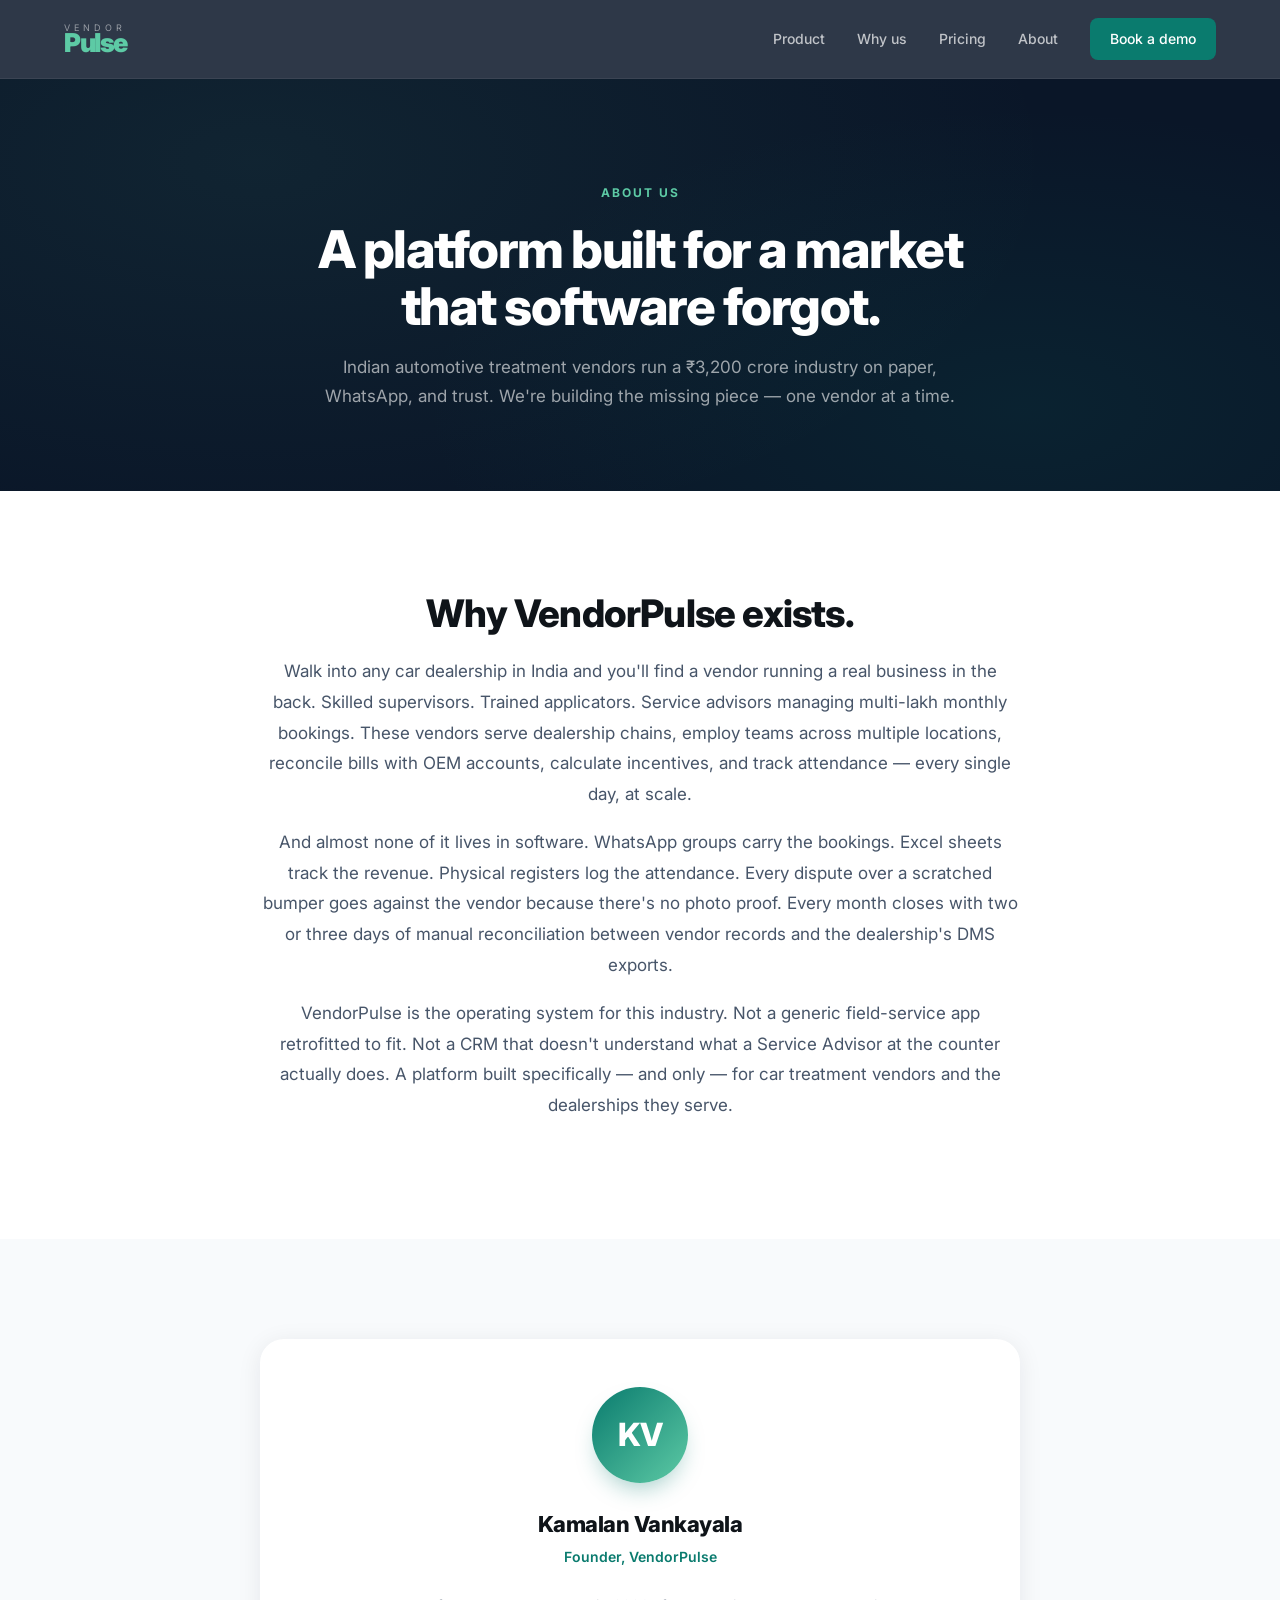
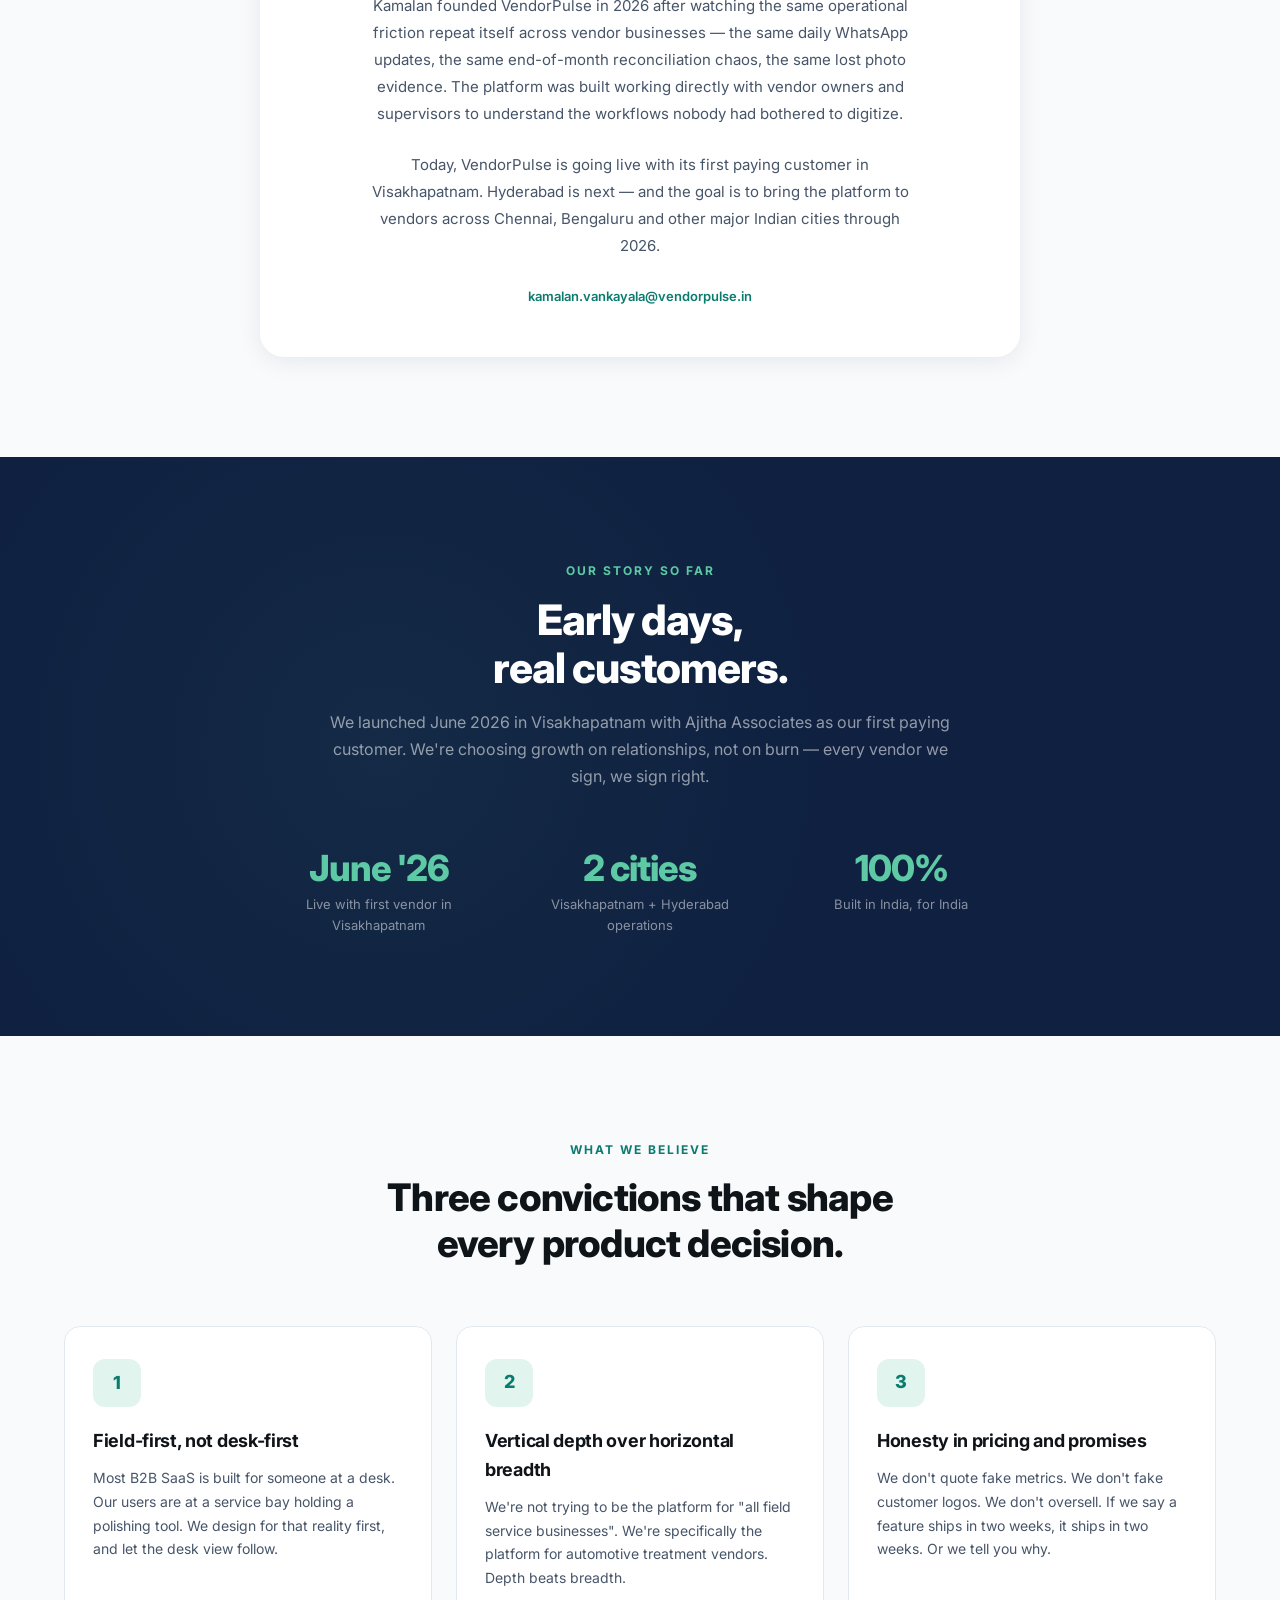
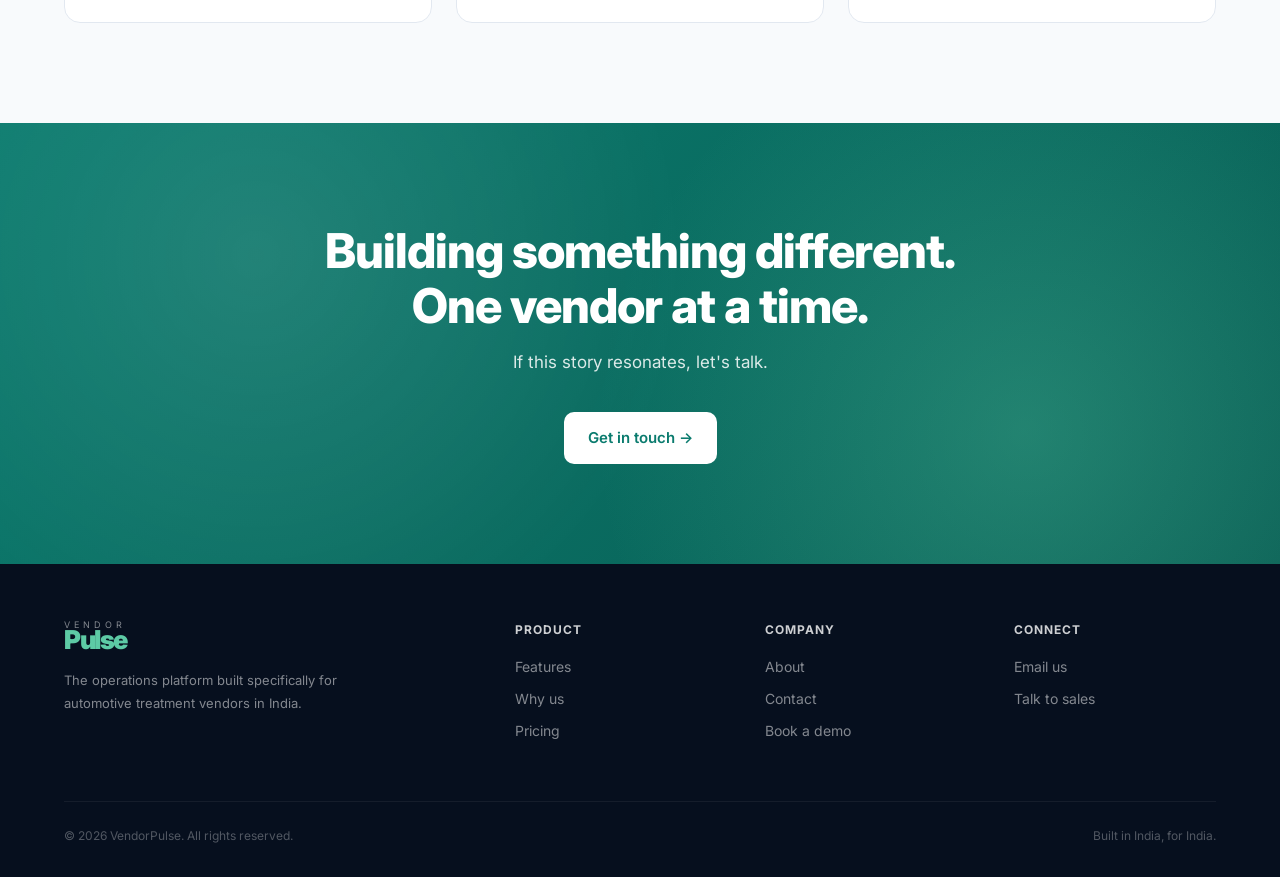
==== about.html @ d6b2278f "Initial commit: VendorPulse marketing site" ====
<!doctype html>
<html lang="en">
<head>
<meta charset="utf-8">
<meta name="viewport" content="width=device-width, initial-scale=1">
<title>About — VendorPulse</title>
<meta name="description" content="VendorPulse was built from the ground up for India's automotive treatment vendor industry. Read why we built it.">
<meta property="og:title" content="About — VendorPulse">
<meta property="og:description" content="Why we built VendorPulse. The mission, the founder, and what comes next.">
<meta property="og:type" content="website">
<meta property="og:url" content="https://vendorpulse.in/about.html">
<link rel="preconnect" href="https://fonts.googleapis.com">
<link rel="preconnect" href="https://fonts.gstatic.com" crossorigin>
<link href="https://fonts.googleapis.com/css2?family=Inter:wght@400;500;600;700;800;900&display=swap" rel="stylesheet">
<link rel="stylesheet" href="https://cdn.jsdelivr.net/npm/aos@2.3.4/dist/aos.css">
<link rel="stylesheet" href="assets/css/styles.css">
<link rel="icon" type="image/png" href="assets/img/favicon.png">
</head>
<body>

<nav class="nav">
  <div class="nav-inner">
    <a href="/" class="brand">
      <span class="brand-vendor">VENDOR</span>
      <span class="brand-pulse">Pulse</span>
    </a>
    <button class="nav-toggle" aria-label="Menu">☰</button>
    <div class="nav-links">
      <a href="product.html">Product</a>
      <a href="why.html">Why us</a>
      <a href="pricing.html">Pricing</a>
      <a href="about.html">About</a>
      <a href="contact.html" class="nav-cta">Book a demo</a>
    </div>
  </div>
</nav>

<section class="page-hero">
  <div class="container">
    <span class="page-hero-tag" data-aos="fade-up">About us</span>
    <h1 data-aos="fade-up" data-aos-delay="100">A platform built for a market<br>that software forgot.</h1>
    <p data-aos="fade-up" data-aos-delay="200">Indian automotive treatment vendors run a ₹3,200 crore industry on paper, WhatsApp, and trust. We're building the missing piece — one vendor at a time.</p>
  </div>
</section>

<section class="mission-section">
  <div class="container">
    <div class="mission-block" data-aos="fade-up">
      <h2>Why VendorPulse exists.</h2>
      <p>Walk into any car dealership in India and you'll find a vendor running a real business in the back. Skilled supervisors. Trained applicators. Service advisors managing multi-lakh monthly bookings. These vendors serve dealership chains, employ teams across multiple locations, reconcile bills with OEM accounts, calculate incentives, and track attendance — every single day, at scale.</p>
      <p>And almost none of it lives in software. WhatsApp groups carry the bookings. Excel sheets track the revenue. Physical registers log the attendance. Every dispute over a scratched bumper goes against the vendor because there's no photo proof. Every month closes with two or three days of manual reconciliation between vendor records and the dealership's DMS exports.</p>
      <p>VendorPulse is the operating system for this industry. Not a generic field-service app retrofitted to fit. Not a CRM that doesn't understand what a Service Advisor at the counter actually does. A platform built specifically — and only — for car treatment vendors and the dealerships they serve.</p>
    </div>
  </div>
</section>

<section class="founder-section">
  <div class="container">
    <div class="founder-card" data-aos="fade-up">
      <div class="founder-avatar">KV</div>
      <div class="founder-name">Kamalan Vankayala</div>
      <div class="founder-role">Founder, VendorPulse</div>
      <p class="founder-bio">
        Kamalan founded VendorPulse in 2026 after watching the same operational friction repeat itself across vendor businesses — the same daily WhatsApp updates, the same end-of-month reconciliation chaos, the same lost photo evidence. The platform was built working directly with vendor owners and supervisors to understand the workflows nobody had bothered to digitize.
      </p>
      <p class="founder-bio">
        Today, VendorPulse is going live with its first paying customer in Visakhapatnam. Hyderabad is next — and the goal is to bring the platform to vendors across Chennai, Bengaluru and other major Indian cities through 2026.
      </p>
      <div class="founder-links">
        <a href="mailto:kamalan.vankayala@vendorpulse.in">kamalan.vankayala@vendorpulse.in</a>
      </div>
    </div>
  </div>
</section>

<section class="map-section">
  <div class="container">
    <div class="map-header" data-aos="fade-up">
      <span class="section-tag">Our story so far</span>
      <h2>Early days,<br>real customers.</h2>
      <p>We launched June 2026 in Visakhapatnam with Ajitha Associates as our first paying customer. We're choosing growth on relationships, not on burn — every vendor we sign, we sign right.</p>
    </div>

    <div class="map-stats" style="margin-top: 0; padding-top: 0; border-top: none;">
      <div class="map-stat" data-aos="fade-up">
        <div class="map-stat-num">June '26</div>
        <div class="map-stat-label">Live with first vendor in Visakhapatnam</div>
      </div>
      <div class="map-stat" data-aos="fade-up" data-aos-delay="100">
        <div class="map-stat-num">2 cities</div>
        <div class="map-stat-label">Visakhapatnam + Hyderabad operations</div>
      </div>
      <div class="map-stat" data-aos="fade-up" data-aos-delay="200">
        <div class="map-stat-num">100%</div>
        <div class="map-stat-label">Built in India, for India</div>
      </div>
    </div>
  </div>
</section>

<section class="problem-section">
  <div class="container">
    <div class="problem-header" data-aos="fade-up">
      <span class="section-tag" style="color: var(--teal)">What we believe</span>
      <h2>Three convictions that shape<br>every product decision.</h2>
    </div>
    <div class="problem-grid">
      <div class="problem-card" data-aos="fade-up">
        <div class="problem-icon" style="background: var(--teal-bg); color: var(--teal); font-size: 18px; font-weight: 800;">1</div>
        <h3>Field-first, not desk-first</h3>
        <p>Most B2B SaaS is built for someone at a desk. Our users are at a service bay holding a polishing tool. We design for that reality first, and let the desk view follow.</p>
      </div>
      <div class="problem-card" data-aos="fade-up" data-aos-delay="100">
        <div class="problem-icon" style="background: var(--teal-bg); color: var(--teal); font-size: 18px; font-weight: 800;">2</div>
        <h3>Vertical depth over horizontal breadth</h3>
        <p>We're not trying to be the platform for "all field service businesses". We're specifically the platform for automotive treatment vendors. Depth beats breadth.</p>
      </div>
      <div class="problem-card" data-aos="fade-up" data-aos-delay="200">
        <div class="problem-icon" style="background: var(--teal-bg); color: var(--teal); font-size: 18px; font-weight: 800;">3</div>
        <h3>Honesty in pricing and promises</h3>
        <p>We don't quote fake metrics. We don't fake customer logos. We don't oversell. If we say a feature ships in two weeks, it ships in two weeks. Or we tell you why.</p>
      </div>
    </div>
  </div>
</section>

<section class="final-cta">
  <div class="container final-cta-inner">
    <h2 data-aos="fade-up">Building something different.<br>One vendor at a time.</h2>
    <p data-aos="fade-up" data-aos-delay="100">If this story resonates, let's talk.</p>
    <a href="contact.html" class="btn btn-light" data-aos="fade-up" data-aos-delay="200">Get in touch →</a>
  </div>
</section>

<footer class="footer">
  <div class="container">
    <div class="footer-grid">
      <div class="footer-brand">
        <a href="/" class="brand">
          <span class="brand-vendor">VENDOR</span>
          <span class="brand-pulse">Pulse</span>
        </a>
        <p>The operations platform built specifically for automotive treatment vendors in India.</p>
      </div>
      <div class="footer-col">
        <h4>Product</h4>
        <a href="product.html">Features</a>
        <a href="why.html">Why us</a>
        <a href="pricing.html">Pricing</a>
      </div>
      <div class="footer-col">
        <h4>Company</h4>
        <a href="about.html">About</a>
        <a href="contact.html">Contact</a>
        <a href="contact.html">Book a demo</a>
      </div>
      <div class="footer-col">
        <h4>Connect</h4>
        <a href="mailto:kamalan.vankayala@vendorpulse.in">Email us</a>
        <a href="contact.html">Talk to sales</a>
      </div>
    </div>
    <div class="footer-bottom">
      <div>© 2026 VendorPulse. All rights reserved.</div>
      <div>Built in India, for India.</div>
    </div>
  </div>
</footer>

<script src="https://cdn.jsdelivr.net/npm/aos@2.3.4/dist/aos.js"></script>
<script src="assets/js/main.js"></script>
</body>
</html>
---- assets/css/styles.css ----
/* VendorPulse — Premium Marketing Site */
*,*::before,*::after { box-sizing: border-box; margin: 0; padding: 0; }

:root {
  --ink:        #0A1628;
  --ink-2:      #0F2040;
  --ink-3:      #060F1E;
  --teal:       #0A7B6E;
  --teal-light: #5DCAA5;
  --teal-bg:    #E1F5EE;
  --paper:      #ffffff;
  --paper-2:    #F8FAFC;
  --paper-3:    #F0F4F8;
  --text:       #0F1419;
  --text-2:     #475569;
  --text-3:     #94A3B8;
  --border:     #E2E8F0;
  --shadow-sm:  0 1px 2px rgba(15, 23, 42, 0.04);
  --shadow-md:  0 4px 24px rgba(15, 23, 42, 0.08);
  --shadow-lg:  0 24px 60px rgba(15, 23, 42, 0.12);
}

html { scroll-behavior: smooth; }
body {
  font-family: 'Inter', -apple-system, BlinkMacSystemFont, 'Helvetica Neue', Arial, sans-serif;
  font-size: 16px;
  line-height: 1.6;
  color: var(--text);
  background: var(--paper);
  -webkit-font-smoothing: antialiased;
  -moz-osx-font-smoothing: grayscale;
  overflow-x: hidden;
}

a { color: inherit; text-decoration: none; }
img { max-width: 100%; display: block; }

.container {
  max-width: 1200px;
  margin: 0 auto;
  padding: 0 24px;
}

/* ── NAV ───────────────────────────────────────────────── */
.nav {
  position: sticky;
  top: 0;
  z-index: 100;
  background: rgba(10, 22, 40, 0.85);
  backdrop-filter: blur(20px);
  -webkit-backdrop-filter: blur(20px);
  border-bottom: 1px solid rgba(255, 255, 255, 0.06);
}
.nav-inner {
  display: flex;
  align-items: center;
  justify-content: space-between;
  padding: 18px 24px;
  max-width: 1200px;
  margin: 0 auto;
}
.brand {
  display: flex;
  flex-direction: column;
  gap: 0;
  line-height: 1;
}
.brand-vendor {
  font-size: 9px;
  font-weight: 400;
  color: rgba(255, 255, 255, 0.5);
  letter-spacing: 4px;
}
.brand-pulse {
  font-size: 26px;
  font-weight: 900;
  color: var(--teal-light);
  letter-spacing: -1.5px;
  line-height: 1;
  margin-top: -2px;
}
.nav-links {
  display: flex;
  align-items: center;
  gap: 32px;
}
.nav-links a {
  font-size: 14px;
  font-weight: 500;
  color: rgba(255, 255, 255, 0.7);
  transition: color 0.2s;
}
.nav-links a:hover { color: #fff; }
.nav-cta {
  background: var(--teal);
  color: #fff !important;
  padding: 10px 20px;
  border-radius: 8px;
  font-weight: 600;
  transition: transform 0.15s, background 0.2s;
}
.nav-cta:hover { background: #095e54; transform: translateY(-1px); }

.nav-toggle {
  display: none;
  background: transparent;
  border: 1px solid rgba(255, 255, 255, 0.2);
  border-radius: 6px;
  width: 38px;
  height: 38px;
  color: #fff;
  cursor: pointer;
  font-size: 18px;
}

/* ── HERO ───────────────────────────────────────────────── */
.hero {
  background: var(--ink);
  background-image:
    radial-gradient(ellipse 800px 400px at 20% 20%, rgba(93, 202, 165, 0.08), transparent),
    radial-gradient(ellipse 600px 300px at 80% 80%, rgba(10, 123, 110, 0.12), transparent);
  position: relative;
  padding: 100px 0 80px;
  overflow: hidden;
}
.hero-grid {
  display: grid;
  grid-template-columns: 1.1fr 0.9fr;
  gap: 48px;
  align-items: center;
}
.hero-badge {
  display: inline-flex;
  align-items: center;
  gap: 6px;
  background: rgba(93, 202, 165, 0.1);
  color: var(--teal-light);
  font-size: 12px;
  font-weight: 600;
  padding: 6px 14px;
  border-radius: 100px;
  border: 1px solid rgba(93, 202, 165, 0.25);
  letter-spacing: 0.3px;
  margin-bottom: 24px;
}
.hero-badge .dot {
  width: 6px;
  height: 6px;
  border-radius: 50%;
  background: var(--teal-light);
  box-shadow: 0 0 12px var(--teal-light);
  animation: pulse-dot 2s ease-in-out infinite;
}
@keyframes pulse-dot {
  0%, 100% { opacity: 1; }
  50% { opacity: 0.4; }
}
.hero h1 {
  font-size: clamp(36px, 5vw, 56px);
  font-weight: 800;
  color: #fff;
  line-height: 1.05;
  letter-spacing: -1.5px;
  margin-bottom: 20px;
}
.hero h1 .accent {
  color: var(--teal-light);
  display: inline-block;
}
.hero-sub {
  font-size: 17px;
  color: rgba(255, 255, 255, 0.6);
  line-height: 1.7;
  max-width: 480px;
  margin-bottom: 36px;
}
.hero-cta {
  display: flex;
  gap: 12px;
  flex-wrap: wrap;
}
.btn {
  display: inline-flex;
  align-items: center;
  gap: 8px;
  padding: 14px 24px;
  border-radius: 10px;
  font-size: 15px;
  font-weight: 600;
  border: none;
  cursor: pointer;
  transition: transform 0.15s, background 0.2s, border-color 0.2s;
  font-family: inherit;
}
.btn-primary {
  background: var(--teal);
  color: #fff;
}
.btn-primary:hover { background: #095e54; transform: translateY(-2px); }
.btn-ghost {
  background: transparent;
  color: rgba(255, 255, 255, 0.85);
  border: 1px solid rgba(255, 255, 255, 0.2);
}
.btn-ghost:hover { background: rgba(255, 255, 255, 0.05); border-color: rgba(255, 255, 255, 0.4); }
.btn-light {
  background: #fff;
  color: var(--teal);
}
.btn-light:hover { background: var(--paper-2); transform: translateY(-2px); }

.hero-phone {
  position: relative;
  margin: 0 auto;
  width: 280px;
  height: 580px;
  border-radius: 38px;
  padding: 10px;
  background: linear-gradient(145deg, #1a2942, #0a1628);
  box-shadow:
    0 50px 80px -20px rgba(0, 0, 0, 0.6),
    0 0 0 1px rgba(255, 255, 255, 0.08);
}
.hero-phone::before {
  content: '';
  position: absolute;
  top: 18px;
  left: 50%;
  transform: translateX(-50%);
  width: 80px;
  height: 22px;
  background: #060f1e;
  border-radius: 12px;
  z-index: 2;
}
.hero-phone-screen {
  width: 100%;
  height: 100%;
  border-radius: 30px;
  overflow: hidden;
  background: #fff;
  position: relative;
}
.hero-phone-screen img {
  width: 100%;
  height: 100%;
  object-fit: cover;
  object-position: top;
}

.hero-phone-glow {
  position: absolute;
  top: -40px;
  left: -40px;
  right: -40px;
  bottom: -40px;
  background: radial-gradient(ellipse at center, rgba(93, 202, 165, 0.18), transparent 60%);
  z-index: -1;
  pointer-events: none;
}

/* ── INDIA MAP SECTION ───────────────────────────────────── */
.map-section {
  background: var(--ink-2);
  padding: 100px 0;
  position: relative;
  overflow: hidden;
}
.map-section::before {
  content: '';
  position: absolute;
  inset: 0;
  background-image:
    radial-gradient(circle at 30% 50%, rgba(93, 202, 165, 0.06), transparent 50%);
  pointer-events: none;
}
.map-header {
  text-align: center;
  max-width: 640px;
  margin: 0 auto 60px;
  position: relative;
}
.section-tag {
  display: inline-block;
  font-size: 12px;
  font-weight: 700;
  color: var(--teal-light);
  letter-spacing: 2px;
  text-transform: uppercase;
  margin-bottom: 16px;
}
.map-header h2 {
  font-size: clamp(30px, 4vw, 42px);
  font-weight: 800;
  color: #fff;
  letter-spacing: -1px;
  line-height: 1.15;
  margin-bottom: 16px;
}
.map-header p {
  font-size: 16px;
  color: rgba(255, 255, 255, 0.55);
  line-height: 1.7;
}
.map-wrap {
  position: relative;
  max-width: 460px;
  margin: 0 auto;
}
.india-map { width: 100%; height: auto; }
.india-map circle {
  fill: rgba(93, 202, 165, 0.45);
  transition: fill 0.3s;
}
.city-pulse {
  position: absolute;
  width: 14px;
  height: 14px;
  border-radius: 50%;
  pointer-events: none;
  transform: translate(-50%, -50%);
  z-index: 2;
}
.city-pulse::before {
  content: '';
  position: absolute;
  inset: 0;
  border-radius: 50%;
  background: var(--teal-light);
  opacity: 0.4;
  animation: pulse-ring 2.4s ease-out infinite;
}
.city-pulse::after {
  content: '';
  position: absolute;
  inset: 4px;
  border-radius: 50%;
  background: #fff;
  box-shadow: 0 0 8px rgba(255, 255, 255, 0.8);
}
.city-pulse.live {
  width: 20px;
  height: 20px;
}
.city-pulse.live::after {
  background: #fff;
  box-shadow: 0 0 24px rgba(255, 255, 255, 1);
  inset: 5px;
}
.city-pulse.live::before {
  background: #fff;
  opacity: 0.5;
}
@keyframes pulse-ring {
  0%   { transform: scale(0.6); opacity: 0.6; }
  100% { transform: scale(2.8); opacity: 0; }
}
.city-label {
  position: absolute;
  font-size: 11px;
  font-weight: 600;
  color: rgba(255, 255, 255, 0.75);
  white-space: nowrap;
  transform: translate(-50%, 14px);
  pointer-events: none;
  text-shadow: 0 1px 3px rgba(0, 0, 0, 0.6);
  z-index: 2;
}
.city-label.live {
  color: #fff;
  font-weight: 700;
  font-size: 12px;
}
.city-label.live::before {
  content: '● LIVE';
  display: inline-block;
  font-size: 9px;
  color: var(--teal-light);
  margin-right: 6px;
  letter-spacing: 0.5px;
}

.map-stats {
  display: grid;
  grid-template-columns: repeat(3, 1fr);
  gap: 24px;
  max-width: 760px;
  margin: 60px auto 0;
  padding-top: 40px;
  border-top: 1px solid rgba(255, 255, 255, 0.08);
}
.map-stat { text-align: center; }
.map-stat-num {
  font-size: 36px;
  font-weight: 800;
  color: var(--teal-light);
  letter-spacing: -1px;
  line-height: 1;
}
.map-stat-label {
  font-size: 13px;
  color: rgba(255, 255, 255, 0.5);
  margin-top: 8px;
}

/* ── FEATURE SECTIONS (alternating) ──────────────────────── */
.feature-section {
  padding: 100px 0;
  position: relative;
}
.feature-section.alt { background: var(--paper-2); }
.feature-section.dark {
  background: var(--ink-2);
  background-image: radial-gradient(ellipse 600px 300px at 50% 100%, rgba(10, 123, 110, 0.15), transparent);
}
.feature-section.dark h2 { color: #fff; }
.feature-section.dark .feature-sub { color: rgba(255, 255, 255, 0.6); }
.feature-section.dark .feature-text li { color: rgba(255, 255, 255, 0.7); }

.feature-grid {
  display: grid;
  grid-template-columns: 1fr 1fr;
  gap: 80px;
  align-items: center;
}
.feature-grid.reverse .feature-text { order: 2; }
.feature-grid.reverse .feature-visual { order: 1; }

.feature-text .feature-tag {
  display: inline-block;
  font-size: 12px;
  font-weight: 700;
  color: var(--teal);
  letter-spacing: 2px;
  text-transform: uppercase;
  margin-bottom: 16px;
}
.feature-section.dark .feature-text .feature-tag { color: var(--teal-light); }

.feature-text h2 {
  font-size: clamp(28px, 3.5vw, 38px);
  font-weight: 800;
  color: var(--text);
  letter-spacing: -0.8px;
  line-height: 1.2;
  margin-bottom: 16px;
}
.feature-sub {
  font-size: 16px;
  color: var(--text-2);
  line-height: 1.7;
  margin-bottom: 24px;
}
.feature-text ul {
  list-style: none;
  padding: 0;
}
.feature-text li {
  display: flex;
  align-items: flex-start;
  gap: 12px;
  font-size: 15px;
  color: var(--text-2);
  line-height: 1.6;
  margin-bottom: 14px;
}
.feature-text li .check {
  display: inline-flex;
  align-items: center;
  justify-content: center;
  width: 20px;
  height: 20px;
  border-radius: 50%;
  background: var(--teal-bg);
  color: var(--teal);
  flex-shrink: 0;
  margin-top: 2px;
  font-size: 11px;
  font-weight: 900;
}
.feature-section.dark .feature-text li .check {
  background: rgba(93, 202, 165, 0.15);
  color: var(--teal-light);
}

.feature-visual {
  position: relative;
  display: flex;
  align-items: center;
  justify-content: center;
}
.phone-frame {
  position: relative;
  width: 280px;
  height: 580px;
  border-radius: 38px;
  padding: 10px;
  background: linear-gradient(145deg, #2a3a52, #1a2942);
  box-shadow: 0 30px 60px -15px rgba(0, 0, 0, 0.3);
}
.feature-section.dark .phone-frame {
  background: linear-gradient(145deg, #1a2942, #0a1628);
  box-shadow: 0 30px 60px -15px rgba(0, 0, 0, 0.5);
}
.phone-frame::before {
  content: '';
  position: absolute;
  top: 18px;
  left: 50%;
  transform: translateX(-50%);
  width: 80px;
  height: 22px;
  background: #060f1e;
  border-radius: 12px;
  z-index: 2;
}
.phone-screen {
  width: 100%;
  height: 100%;
  border-radius: 30px;
  overflow: hidden;
  background: #fff;
}
.phone-screen img {
  width: 100%;
  height: 100%;
  object-fit: cover;
  object-position: top;
}

.visual-glow {
  position: absolute;
  inset: -40px;
  background: radial-gradient(ellipse at center, rgba(10, 123, 110, 0.15), transparent 60%);
  z-index: -1;
  pointer-events: none;
}
.feature-section.dark .visual-glow {
  background: radial-gradient(ellipse at center, rgba(93, 202, 165, 0.2), transparent 60%);
}

/* Before/after illustration card */
.beforeafter {
  width: 100%;
  max-width: 460px;
  aspect-ratio: 4 / 3;
  border-radius: 20px;
  background: #fff;
  box-shadow: var(--shadow-lg);
  position: relative;
  overflow: hidden;
}

/* ── PROBLEM SECTION ─────────────────────────────────────── */
.problem-section {
  background: var(--paper-2);
  padding: 100px 0;
}
.problem-header {
  text-align: center;
  max-width: 640px;
  margin: 0 auto 60px;
}
.problem-header h2 {
  font-size: clamp(28px, 3.5vw, 38px);
  font-weight: 800;
  color: var(--text);
  letter-spacing: -0.8px;
  line-height: 1.2;
  margin-bottom: 16px;
}
.problem-header p {
  font-size: 16px;
  color: var(--text-2);
  line-height: 1.7;
}
.problem-grid {
  display: grid;
  grid-template-columns: repeat(3, 1fr);
  gap: 24px;
}
.problem-card {
  background: #fff;
  border-radius: 16px;
  padding: 32px 28px;
  border: 1px solid var(--border);
  transition: transform 0.3s, box-shadow 0.3s, border-color 0.3s;
}
.problem-card:hover {
  transform: translateY(-4px);
  box-shadow: var(--shadow-md);
  border-color: transparent;
}
.problem-icon {
  width: 48px;
  height: 48px;
  border-radius: 12px;
  display: flex;
  align-items: center;
  justify-content: center;
  margin-bottom: 20px;
  font-size: 22px;
}
.problem-icon.red { background: #FEF2F2; color: #DC2626; }
.problem-icon.amber { background: #FFFBEB; color: #D97706; }
.problem-icon.gray { background: var(--paper-3); color: var(--text-2); }
.problem-card h3 {
  font-size: 18px;
  font-weight: 700;
  color: var(--text);
  margin-bottom: 10px;
  letter-spacing: -0.3px;
}
.problem-card p {
  font-size: 14px;
  color: var(--text-2);
  line-height: 1.7;
}

/* ── PERSONAS SECTION ────────────────────────────────────── */
.personas-section {
  background: var(--ink);
  padding: 100px 0;
  background-image:
    radial-gradient(ellipse 600px 400px at 0% 0%, rgba(10, 123, 110, 0.15), transparent),
    radial-gradient(ellipse 600px 400px at 100% 100%, rgba(93, 202, 165, 0.08), transparent);
}
.personas-header {
  text-align: center;
  max-width: 640px;
  margin: 0 auto 60px;
}
.personas-header h2 {
  font-size: clamp(28px, 3.5vw, 38px);
  font-weight: 800;
  color: #fff;
  letter-spacing: -0.8px;
  margin-bottom: 16px;
}
.personas-header p {
  font-size: 16px;
  color: rgba(255, 255, 255, 0.55);
  line-height: 1.7;
}
.personas-grid {
  display: grid;
  grid-template-columns: repeat(4, 1fr);
  gap: 20px;
}
.persona-card {
  background: rgba(255, 255, 255, 0.04);
  border: 1px solid rgba(255, 255, 255, 0.08);
  border-radius: 16px;
  padding: 28px 22px;
  transition: transform 0.3s, background 0.3s, border-color 0.3s;
}
.persona-card:hover {
  transform: translateY(-4px);
  background: rgba(255, 255, 255, 0.06);
  border-color: rgba(93, 202, 165, 0.3);
}
.persona-icon {
  width: 44px;
  height: 44px;
  border-radius: 12px;
  background: rgba(93, 202, 165, 0.15);
  color: var(--teal-light);
  display: flex;
  align-items: center;
  justify-content: center;
  margin-bottom: 20px;
  font-size: 22px;
}
.persona-card h3 {
  font-size: 16px;
  font-weight: 700;
  color: #fff;
  margin-bottom: 8px;
  letter-spacing: -0.2px;
}
.persona-card p {
  font-size: 13px;
  color: rgba(255, 255, 255, 0.55);
  line-height: 1.6;
}

/* ── TESTIMONIAL ─────────────────────────────────────────── */
.testimonial-section {
  background: var(--paper);
  padding: 100px 0;
}
.testimonial-card {
  max-width: 800px;
  margin: 0 auto;
  background: var(--paper-2);
  border-radius: 24px;
  padding: 56px;
  text-align: center;
  position: relative;
  overflow: hidden;
}
.testimonial-card::before {
  content: '"';
  position: absolute;
  top: -40px;
  left: 24px;
  font-size: 200px;
  font-weight: 900;
  color: var(--teal);
  opacity: 0.08;
  font-family: Georgia, serif;
  line-height: 1;
}
.testimonial-quote {
  font-size: clamp(20px, 2.2vw, 26px);
  font-weight: 500;
  color: var(--text);
  line-height: 1.5;
  margin-bottom: 32px;
  letter-spacing: -0.3px;
}
.testimonial-meta {
  display: inline-flex;
  align-items: center;
  gap: 14px;
}
.testimonial-avatar {
  width: 52px;
  height: 52px;
  border-radius: 50%;
  background: var(--teal);
  color: #fff;
  display: flex;
  align-items: center;
  justify-content: center;
  font-weight: 800;
  font-size: 18px;
  letter-spacing: -0.5px;
}
.testimonial-name {
  font-size: 15px;
  font-weight: 700;
  color: var(--text);
}
.testimonial-loc {
  font-size: 13px;
  color: var(--text-2);
  margin-top: 2px;
}
.testimonial-loc::before {
  content: '● ';
  color: var(--teal);
  font-size: 10px;
}

/* ── FINAL CTA ───────────────────────────────────────────── */
.final-cta {
  background: linear-gradient(135deg, var(--teal) 0%, #095e54 100%);
  padding: 100px 0;
  text-align: center;
  position: relative;
  overflow: hidden;
}
.final-cta::before {
  content: '';
  position: absolute;
  inset: 0;
  background-image:
    radial-gradient(circle at 20% 30%, rgba(255, 255, 255, 0.1), transparent 40%),
    radial-gradient(circle at 80% 70%, rgba(93, 202, 165, 0.3), transparent 40%);
  pointer-events: none;
}
.final-cta-inner { position: relative; }
.final-cta h2 {
  font-size: clamp(32px, 4vw, 48px);
  font-weight: 800;
  color: #fff;
  letter-spacing: -1px;
  line-height: 1.15;
  margin-bottom: 16px;
}
.final-cta p {
  font-size: 17px;
  color: rgba(255, 255, 255, 0.85);
  margin-bottom: 36px;
}

/* ── FOOTER ──────────────────────────────────────────────── */
.footer {
  background: var(--ink-3);
  padding: 56px 0 32px;
  color: rgba(255, 255, 255, 0.5);
}
.footer-grid {
  display: grid;
  grid-template-columns: 2fr 1fr 1fr 1fr;
  gap: 48px;
  margin-bottom: 48px;
}
.footer-brand p {
  font-size: 13px;
  color: rgba(255, 255, 255, 0.5);
  line-height: 1.7;
  margin-top: 16px;
  max-width: 280px;
}
.footer-col h4 {
  font-size: 12px;
  font-weight: 700;
  color: rgba(255, 255, 255, 0.8);
  letter-spacing: 1px;
  text-transform: uppercase;
  margin-bottom: 16px;
}
.footer-col a {
  display: block;
  font-size: 14px;
  color: rgba(255, 255, 255, 0.5);
  margin-bottom: 10px;
  transition: color 0.2s;
}
.footer-col a:hover { color: var(--teal-light); }
.footer-bottom {
  padding-top: 24px;
  border-top: 1px solid rgba(255, 255, 255, 0.06);
  display: flex;
  justify-content: space-between;
  align-items: center;
  font-size: 12px;
  color: rgba(255, 255, 255, 0.3);
}

/* ── RESPONSIVE ──────────────────────────────────────────── */
@media (max-width: 880px) {
  .hero { padding: 60px 0; }
  .hero-grid {
    grid-template-columns: 1fr;
    gap: 60px;
    text-align: center;
  }
  .hero-sub { margin-left: auto; margin-right: auto; }
  .hero-cta { justify-content: center; }
  .hero-phone { width: 240px; height: 500px; }

  .feature-section { padding: 60px 0; }
  .feature-grid,
  .feature-grid.reverse {
    grid-template-columns: 1fr;
    gap: 48px;
  }
  .feature-grid.reverse .feature-text { order: 1; }
  .feature-grid.reverse .feature-visual { order: 2; }
  .feature-text { text-align: center; }
  .feature-text ul { text-align: left; max-width: 360px; margin: 0 auto; }
  .phone-frame { width: 240px; height: 500px; }

  .problem-grid { grid-template-columns: 1fr; }
  .personas-grid { grid-template-columns: repeat(2, 1fr); }
  .map-stats { grid-template-columns: 1fr; gap: 32px; }

  .nav-links { display: none; }
  .nav-toggle { display: flex; align-items: center; justify-content: center; }
  .nav-links.open {
    display: flex;
    position: absolute;
    top: 100%;
    left: 0;
    right: 0;
    flex-direction: column;
    background: var(--ink);
    padding: 24px;
    gap: 18px;
    border-bottom: 1px solid rgba(255, 255, 255, 0.08);
  }

  .footer-grid {
    grid-template-columns: 1fr;
    gap: 32px;
  }
  .testimonial-card { padding: 40px 24px; }

  .city-label { font-size: 10px; }
}

@media (max-width: 480px) {
  .container { padding: 0 16px; }
  .hero h1 { font-size: 32px; }
  .testimonial-quote { font-size: 18px; }
}

/* AOS overrides for smoother feel */
[data-aos] {
  pointer-events: none;
}
[data-aos].aos-animate {
  pointer-events: auto;
}

/* ── PAGE HERO (inner pages) ─────────────────────────────── */
.page-hero {
  background: var(--ink);
  background-image:
    radial-gradient(ellipse 800px 400px at 20% 20%, rgba(93, 202, 165, 0.08), transparent),
    radial-gradient(ellipse 600px 300px at 80% 80%, rgba(10, 123, 110, 0.12), transparent);
  padding: 100px 0 80px;
  text-align: center;
  position: relative;
  overflow: hidden;
}
.page-hero-tag {
  display: inline-block;
  font-size: 12px;
  font-weight: 700;
  color: var(--teal-light);
  letter-spacing: 2px;
  text-transform: uppercase;
  margin-bottom: 18px;
}
.page-hero h1 {
  font-size: clamp(34px, 5vw, 52px);
  font-weight: 800;
  color: #fff;
  line-height: 1.1;
  letter-spacing: -1.5px;
  margin-bottom: 18px;
  max-width: 800px;
  margin-left: auto;
  margin-right: auto;
}
.page-hero p {
  font-size: 17px;
  color: rgba(255, 255, 255, 0.6);
  line-height: 1.7;
  max-width: 640px;
  margin: 0 auto;
}

/* ── PRICING CARD ────────────────────────────────────────── */
.pricing-wrap {
  background: var(--paper-2);
  padding: 100px 0;
}
.pricing-card {
  max-width: 720px;
  margin: 0 auto;
  background: #fff;
  border: 1px solid var(--border);
  border-radius: 24px;
  padding: 56px 48px;
  text-align: center;
  box-shadow: var(--shadow-md);
  position: relative;
  overflow: hidden;
}
.pricing-card::before {
  content: '';
  position: absolute;
  top: 0; left: 0; right: 0;
  height: 4px;
  background: linear-gradient(90deg, var(--teal-light), var(--teal));
}
.pricing-eyebrow {
  display: inline-block;
  font-size: 12px;
  font-weight: 700;
  color: var(--teal);
  letter-spacing: 2px;
  text-transform: uppercase;
  margin-bottom: 16px;
}
.pricing-card h2 {
  font-size: clamp(26px, 3vw, 34px);
  font-weight: 800;
  letter-spacing: -0.8px;
  line-height: 1.2;
  margin-bottom: 14px;
  color: var(--text);
}
.pricing-card .pricing-sub {
  font-size: 16px;
  color: var(--text-2);
  line-height: 1.7;
  max-width: 520px;
  margin: 0 auto 32px;
}
.pricing-includes {
  text-align: left;
  max-width: 520px;
  margin: 0 auto 36px;
  display: grid;
  grid-template-columns: 1fr 1fr;
  gap: 14px 24px;
}
.pricing-includes li {
  list-style: none;
  display: flex;
  align-items: flex-start;
  gap: 10px;
  font-size: 14px;
  color: var(--text-2);
  line-height: 1.5;
}
.pricing-includes li .check {
  display: inline-flex;
  align-items: center;
  justify-content: center;
  width: 18px;
  height: 18px;
  border-radius: 50%;
  background: var(--teal-bg);
  color: var(--teal);
  flex-shrink: 0;
  margin-top: 1px;
  font-size: 10px;
  font-weight: 900;
}
.pricing-note {
  font-size: 13px;
  color: var(--text-3);
  margin-top: 20px;
}

/* ── FAQ ─────────────────────────────────────────────────── */
.faq-section {
  padding: 100px 0;
  background: var(--paper);
}
.faq-section.alt { background: var(--paper-2); }
.faq-header {
  text-align: center;
  max-width: 640px;
  margin: 0 auto 60px;
}
.faq-header h2 {
  font-size: clamp(28px, 3.5vw, 38px);
  font-weight: 800;
  color: var(--text);
  letter-spacing: -0.8px;
  margin-bottom: 12px;
}
.faq-header p {
  font-size: 16px;
  color: var(--text-2);
}
.faq-list {
  max-width: 720px;
  margin: 0 auto;
  display: flex;
  flex-direction: column;
  gap: 12px;
}
.faq-item {
  background: #fff;
  border: 1px solid var(--border);
  border-radius: 14px;
  padding: 0;
  overflow: hidden;
  transition: border-color 0.2s, box-shadow 0.2s;
}
.faq-item[open] {
  border-color: var(--teal-light);
  box-shadow: var(--shadow-sm);
}
.faq-item summary {
  list-style: none;
  cursor: pointer;
  padding: 20px 24px;
  font-size: 15px;
  font-weight: 600;
  color: var(--text);
  display: flex;
  align-items: center;
  justify-content: space-between;
  gap: 16px;
}
.faq-item summary::-webkit-details-marker { display: none; }
.faq-item summary::after {
  content: '+';
  font-size: 22px;
  font-weight: 400;
  color: var(--teal);
  transition: transform 0.2s;
  flex-shrink: 0;
  line-height: 1;
}
.faq-item[open] summary::after {
  content: '−';
}
.faq-answer {
  padding: 0 24px 22px;
  font-size: 14.5px;
  color: var(--text-2);
  line-height: 1.7;
}

/* ── FORMS ───────────────────────────────────────────────── */
.form-section {
  padding: 80px 0 100px;
  background: var(--paper-2);
}
.form-grid {
  display: grid;
  grid-template-columns: 1fr 1.2fr;
  gap: 60px;
  max-width: 1080px;
  margin: 0 auto;
  align-items: start;
}
.form-info h2 {
  font-size: clamp(26px, 3vw, 32px);
  font-weight: 800;
  color: var(--text);
  letter-spacing: -0.5px;
  line-height: 1.2;
  margin-bottom: 14px;
}
.form-info p {
  font-size: 15px;
  color: var(--text-2);
  line-height: 1.7;
  margin-bottom: 28px;
}
.form-contact-block {
  background: #fff;
  border: 1px solid var(--border);
  border-radius: 14px;
  padding: 20px 22px;
  margin-bottom: 14px;
  display: flex;
  align-items: flex-start;
  gap: 14px;
}
.form-contact-icon {
  width: 36px;
  height: 36px;
  border-radius: 10px;
  background: var(--teal-bg);
  color: var(--teal);
  display: flex;
  align-items: center;
  justify-content: center;
  font-size: 16px;
  flex-shrink: 0;
}
.form-contact-label {
  font-size: 12px;
  font-weight: 700;
  color: var(--text-3);
  text-transform: uppercase;
  letter-spacing: 0.8px;
  margin-bottom: 4px;
}
.form-contact-value {
  font-size: 14px;
  font-weight: 600;
  color: var(--text);
  word-break: break-word;
}
.form-contact-value a { color: var(--teal); }
.form-card {
  background: #fff;
  border: 1px solid var(--border);
  border-radius: 20px;
  padding: 36px;
  box-shadow: var(--shadow-md);
}
.form-row {
  display: grid;
  grid-template-columns: 1fr 1fr;
  gap: 16px;
  margin-bottom: 16px;
}
.form-field {
  margin-bottom: 16px;
}
.form-field label {
  display: block;
  font-size: 13px;
  font-weight: 600;
  color: var(--text);
  margin-bottom: 6px;
}
.form-field label .required {
  color: #DC2626;
  margin-left: 2px;
}
.form-field input,
.form-field select,
.form-field textarea {
  width: 100%;
  padding: 12px 14px;
  font-size: 14px;
  font-family: inherit;
  color: var(--text);
  background: #fff;
  border: 1px solid var(--border);
  border-radius: 10px;
  transition: border-color 0.2s, box-shadow 0.2s;
}
.form-field input:focus,
.form-field select:focus,
.form-field textarea:focus {
  outline: none;
  border-color: var(--teal);
  box-shadow: 0 0 0 3px rgba(10, 123, 110, 0.1);
}
.form-field textarea {
  resize: vertical;
  min-height: 110px;
  line-height: 1.5;
}
.form-submit {
  width: 100%;
  margin-top: 8px;
}
.form-success {
  display: none;
  padding: 18px 20px;
  background: var(--teal-bg);
  border: 1px solid rgba(10, 123, 110, 0.2);
  border-radius: 12px;
  color: var(--teal);
  font-size: 14px;
  font-weight: 600;
  text-align: center;
  margin-top: 16px;
}
.form-success.show { display: block; }
.form-note {
  font-size: 12px;
  color: var(--text-3);
  margin-top: 14px;
  text-align: center;
  line-height: 1.6;
}

/* ── COMPARISON TABLE (Why us) ───────────────────────────── */
.compare-section {
  padding: 100px 0;
  background: var(--paper);
}
.compare-header {
  text-align: center;
  max-width: 720px;
  margin: 0 auto 60px;
}
.compare-header h2 {
  font-size: clamp(28px, 3.5vw, 38px);
  font-weight: 800;
  color: var(--text);
  letter-spacing: -0.8px;
  margin-bottom: 16px;
}
.compare-header p {
  font-size: 16px;
  color: var(--text-2);
  line-height: 1.7;
}
.compare-table-wrap {
  max-width: 1080px;
  margin: 0 auto;
  overflow-x: auto;
  border-radius: 16px;
  border: 1px solid var(--border);
  box-shadow: var(--shadow-md);
  background: #fff;
}
.compare-table {
  width: 100%;
  min-width: 720px;
  border-collapse: collapse;
  font-size: 14px;
}
.compare-table th,
.compare-table td {
  padding: 16px 20px;
  text-align: center;
  border-bottom: 1px solid var(--border);
}
.compare-table th:first-child,
.compare-table td:first-child {
  text-align: left;
  font-weight: 600;
  color: var(--text);
  background: var(--paper-2);
  border-right: 1px solid var(--border);
  min-width: 240px;
}
.compare-table thead th {
  background: var(--paper-2);
  color: var(--text-2);
  font-weight: 700;
  font-size: 13px;
  letter-spacing: 0.3px;
  text-transform: uppercase;
  border-bottom: 2px solid var(--border);
}
.compare-table th.us {
  background: var(--teal);
  color: #fff;
}
.compare-table td.us {
  background: rgba(225, 245, 238, 0.5);
  font-weight: 600;
  color: var(--teal);
}
.compare-yes { color: var(--teal); font-size: 18px; font-weight: 900; }
.compare-no  { color: #CBD5E1; font-size: 18px; }
.compare-meh { color: #D97706; font-size: 18px; font-weight: 700; }
.compare-table tr:last-child td { border-bottom: none; }

/* ── DIFFERENTIATORS (Why us) ────────────────────────────── */
.diff-section {
  padding: 100px 0;
  background: var(--paper-2);
}
.diff-header {
  text-align: center;
  max-width: 640px;
  margin: 0 auto 60px;
}
.diff-header h2 {
  font-size: clamp(28px, 3.5vw, 38px);
  font-weight: 800;
  color: var(--text);
  letter-spacing: -0.8px;
  margin-bottom: 16px;
}
.diff-header p {
  font-size: 16px;
  color: var(--text-2);
}
.diff-grid {
  display: grid;
  grid-template-columns: repeat(2, 1fr);
  gap: 24px;
}
.diff-card {
  background: #fff;
  border: 1px solid var(--border);
  border-radius: 16px;
  padding: 32px;
  transition: transform 0.3s, box-shadow 0.3s;
}
.diff-card:hover {
  transform: translateY(-4px);
  box-shadow: var(--shadow-md);
}
.diff-icon {
  width: 52px;
  height: 52px;
  border-radius: 14px;
  background: var(--teal-bg);
  color: var(--teal);
  display: flex;
  align-items: center;
  justify-content: center;
  font-size: 24px;
  margin-bottom: 22px;
}
.diff-card h3 {
  font-size: 19px;
  font-weight: 700;
  color: var(--text);
  letter-spacing: -0.3px;
  margin-bottom: 10px;
}
.diff-card p {
  font-size: 14.5px;
  color: var(--text-2);
  line-height: 1.7;
}

/* ── ABOUT (founder + mission + journey) ─────────────────── */
.mission-section {
  padding: 100px 0;
  background: var(--paper);
}
.mission-block {
  max-width: 760px;
  margin: 0 auto;
  text-align: center;
}
.mission-block h2 {
  font-size: clamp(28px, 3.5vw, 38px);
  font-weight: 800;
  color: var(--text);
  letter-spacing: -0.8px;
  line-height: 1.2;
  margin-bottom: 20px;
}
.mission-block p {
  font-size: 17px;
  color: var(--text-2);
  line-height: 1.8;
  margin-bottom: 18px;
}
.founder-section {
  background: var(--paper-2);
  padding: 100px 0;
}
.founder-card {
  max-width: 760px;
  margin: 0 auto;
  background: #fff;
  border-radius: 24px;
  padding: 48px;
  box-shadow: var(--shadow-md);
  text-align: center;
}
.founder-avatar {
  width: 96px;
  height: 96px;
  border-radius: 50%;
  background: linear-gradient(135deg, var(--teal), var(--teal-light));
  color: #fff;
  display: inline-flex;
  align-items: center;
  justify-content: center;
  font-size: 32px;
  font-weight: 800;
  letter-spacing: -1px;
  margin-bottom: 24px;
  box-shadow: 0 12px 24px -8px rgba(10, 123, 110, 0.4);
}
.founder-name {
  font-size: 22px;
  font-weight: 800;
  color: var(--text);
  letter-spacing: -0.5px;
  margin-bottom: 4px;
}
.founder-role {
  font-size: 14px;
  color: var(--teal);
  font-weight: 600;
  margin-bottom: 24px;
}
.founder-bio {
  font-size: 15px;
  color: var(--text-2);
  line-height: 1.8;
  max-width: 560px;
  margin: 0 auto 24px;
}
.founder-links {
  display: inline-flex;
  gap: 16px;
  font-size: 13px;
  color: var(--teal);
  font-weight: 600;
}
.founder-links a:hover { text-decoration: underline; }

/* ── PRODUCT module strip ────────────────────────────────── */
.module-strip {
  padding: 80px 0;
  background: var(--paper);
}
.module-strip-header {
  text-align: center;
  max-width: 640px;
  margin: 0 auto 60px;
}
.module-strip-header h2 {
  font-size: clamp(28px, 3.5vw, 38px);
  font-weight: 800;
  color: var(--text);
  letter-spacing: -0.8px;
  margin-bottom: 14px;
}
.module-strip-header p {
  font-size: 16px;
  color: var(--text-2);
  line-height: 1.7;
}
.module-grid {
  display: grid;
  grid-template-columns: repeat(3, 1fr);
  gap: 24px;
}
.module-card {
  background: #fff;
  border: 1px solid var(--border);
  border-radius: 16px;
  padding: 28px 24px;
  transition: transform 0.3s, box-shadow 0.3s, border-color 0.3s;
}
.module-card:hover {
  transform: translateY(-4px);
  border-color: transparent;
  box-shadow: var(--shadow-md);
}
.module-card-icon {
  width: 42px;
  height: 42px;
  border-radius: 11px;
  background: var(--teal-bg);
  color: var(--teal);
  display: flex;
  align-items: center;
  justify-content: center;
  font-size: 18px;
  margin-bottom: 18px;
}
.module-card h3 {
  font-size: 17px;
  font-weight: 700;
  color: var(--text);
  letter-spacing: -0.3px;
  margin-bottom: 8px;
}
.module-card p {
  font-size: 13.5px;
  color: var(--text-2);
  line-height: 1.65;
}

/* ── Responsive overrides for new components ─────────────── */
@media (max-width: 880px) {
  .page-hero { padding: 60px 0; }
  .pricing-card { padding: 40px 24px; }
  .pricing-includes { grid-template-columns: 1fr; }
  .form-grid { grid-template-columns: 1fr; gap: 36px; }
  .form-card { padding: 24px; }
  .form-row { grid-template-columns: 1fr; gap: 0; }
  .diff-grid { grid-template-columns: 1fr; }
  .module-grid { grid-template-columns: 1fr; }
  .founder-card { padding: 32px 24px; }
  .compare-section,
  .diff-section,
  .module-strip,
  .mission-section,
  .founder-section,
  .faq-section,
  .form-section { padding: 60px 0; }
}
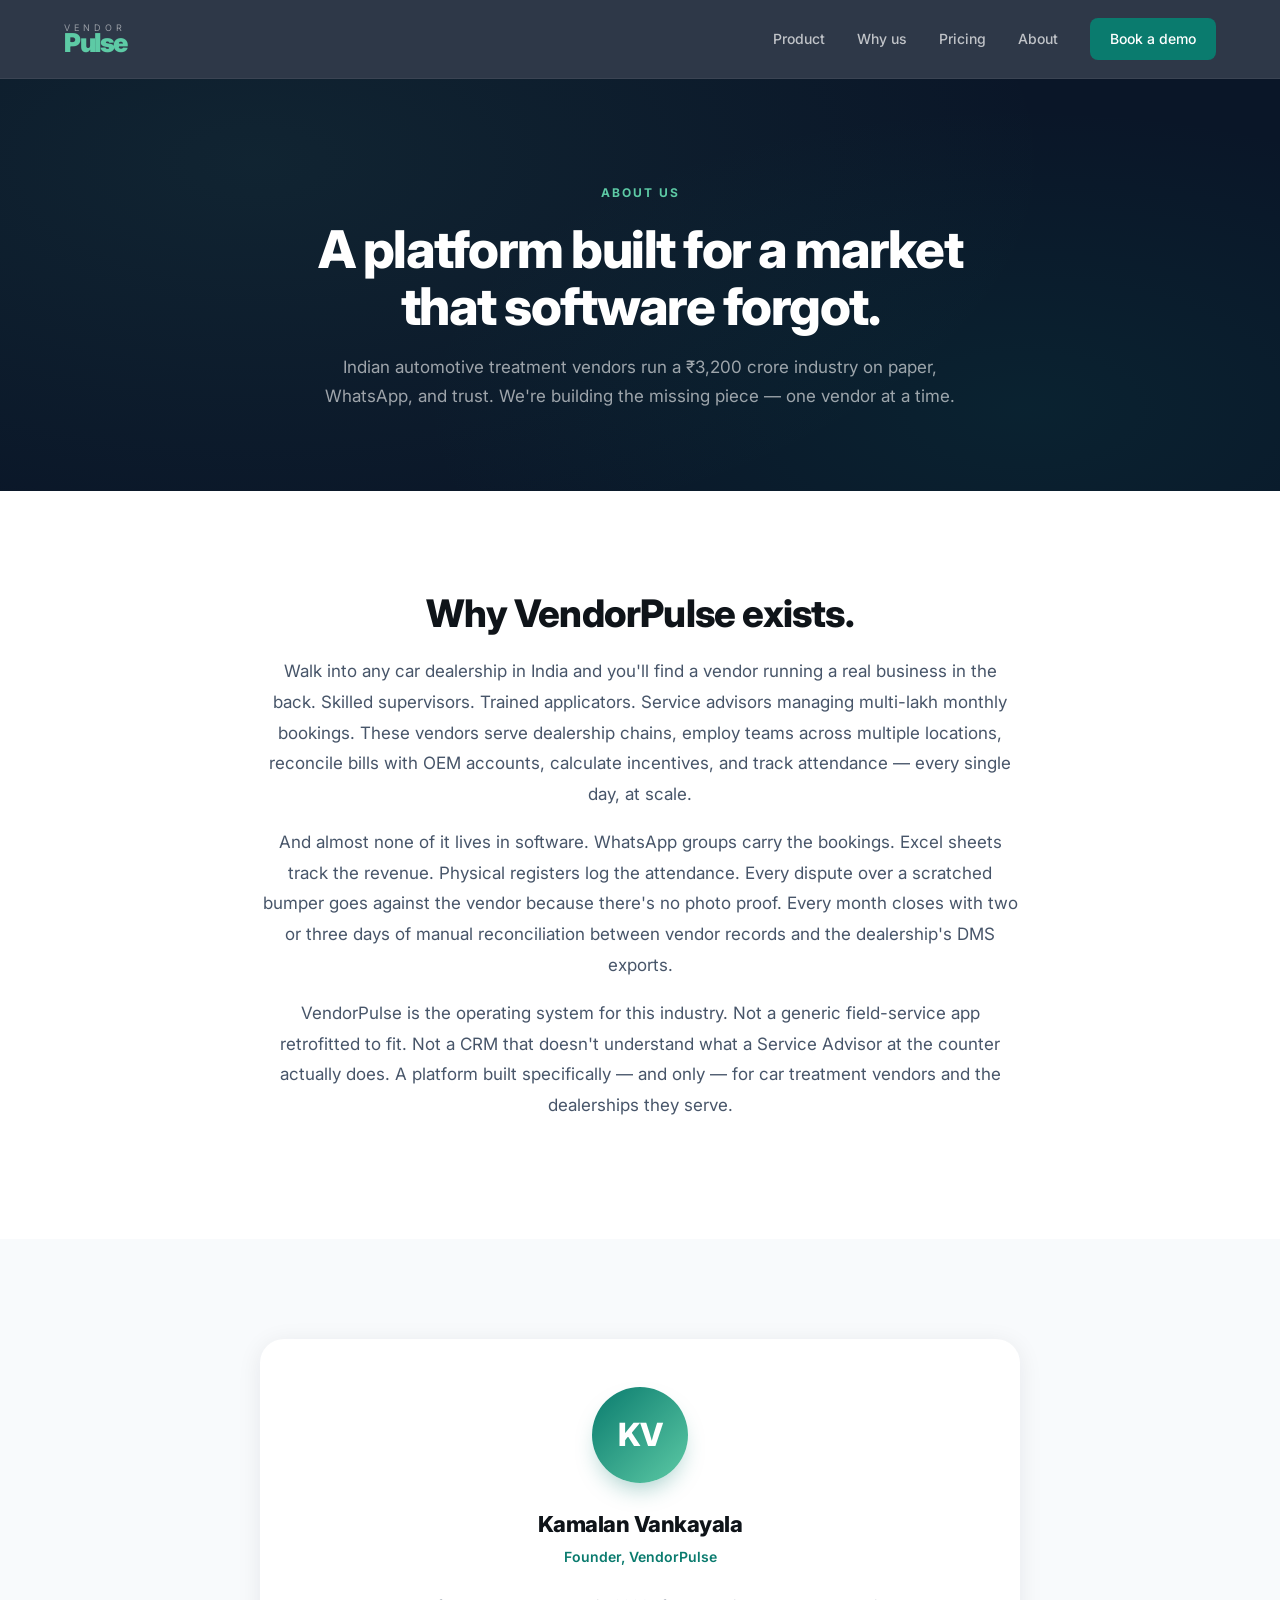
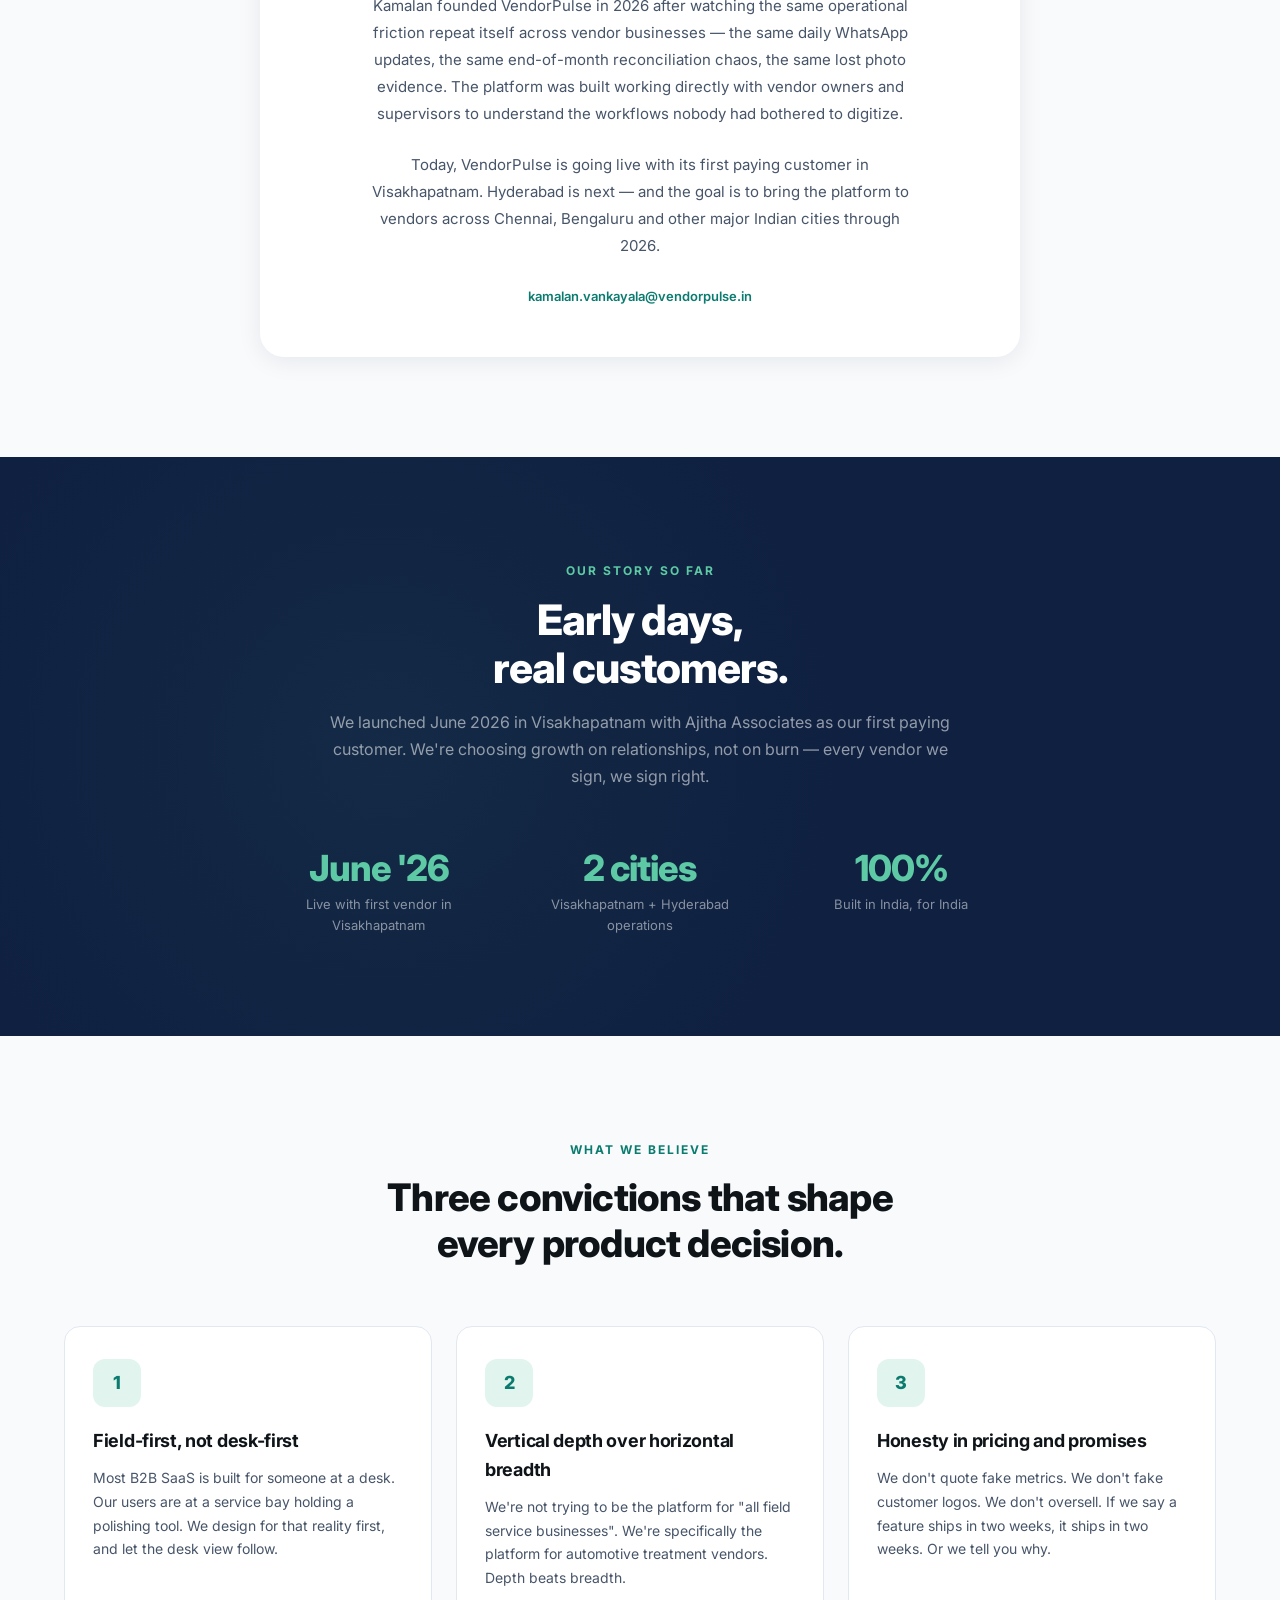
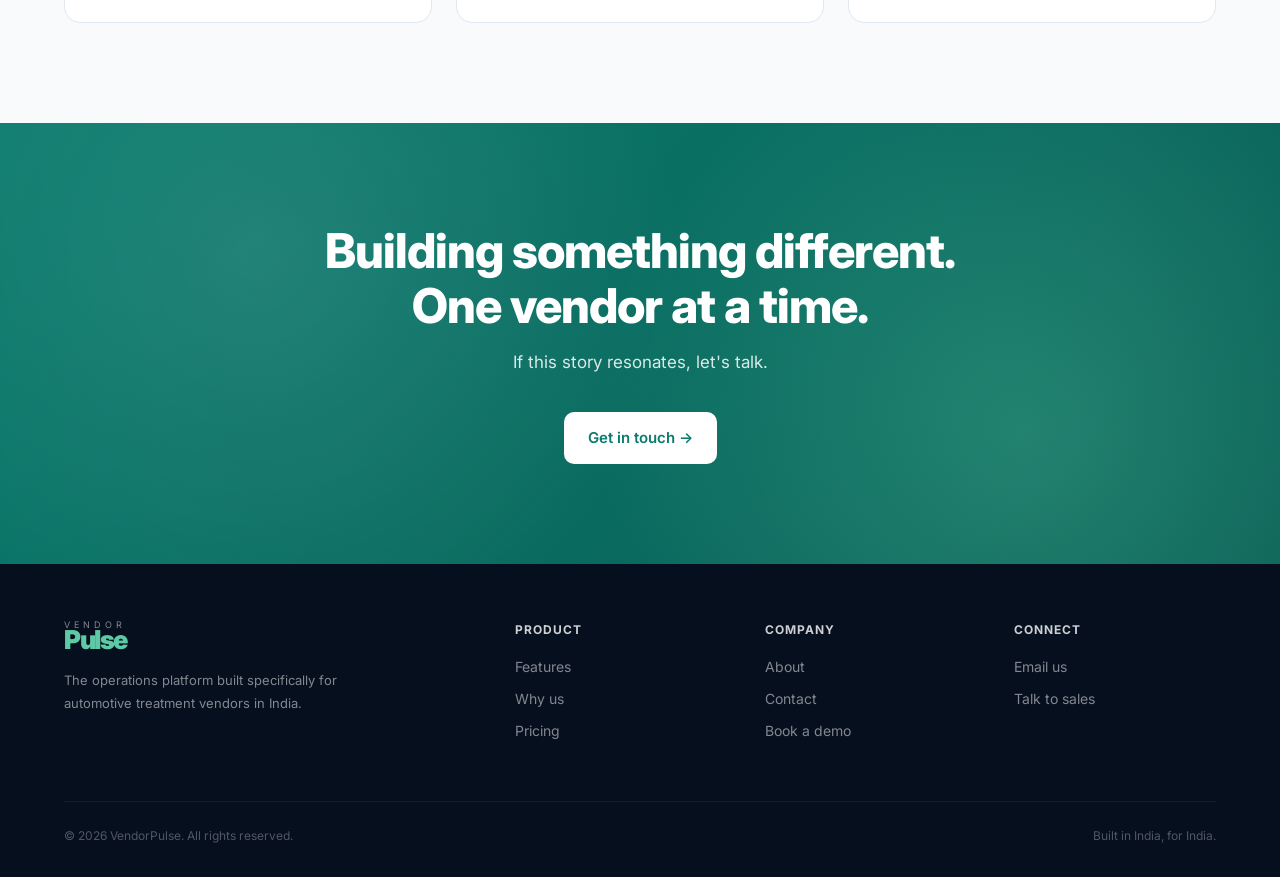
==== commit b6c9f52a: "Polish: replay animations on scroll, stricter form validation, brand favicon" ====
--- a/about.html
+++ b/about.html
@@ -14,7 +14,7 @@
 <link href="https://fonts.googleapis.com/css2?family=Inter:wght@400;500;600;700;800;900&display=swap" rel="stylesheet">
 <link rel="stylesheet" href="https://cdn.jsdelivr.net/npm/aos@2.3.4/dist/aos.css">
 <link rel="stylesheet" href="assets/css/styles.css">
-<link rel="icon" type="image/png" href="assets/img/favicon.png">
+<link rel="icon" type="image/svg+xml" href="assets/img/favicon.svg">
 </head>
 <body>
 
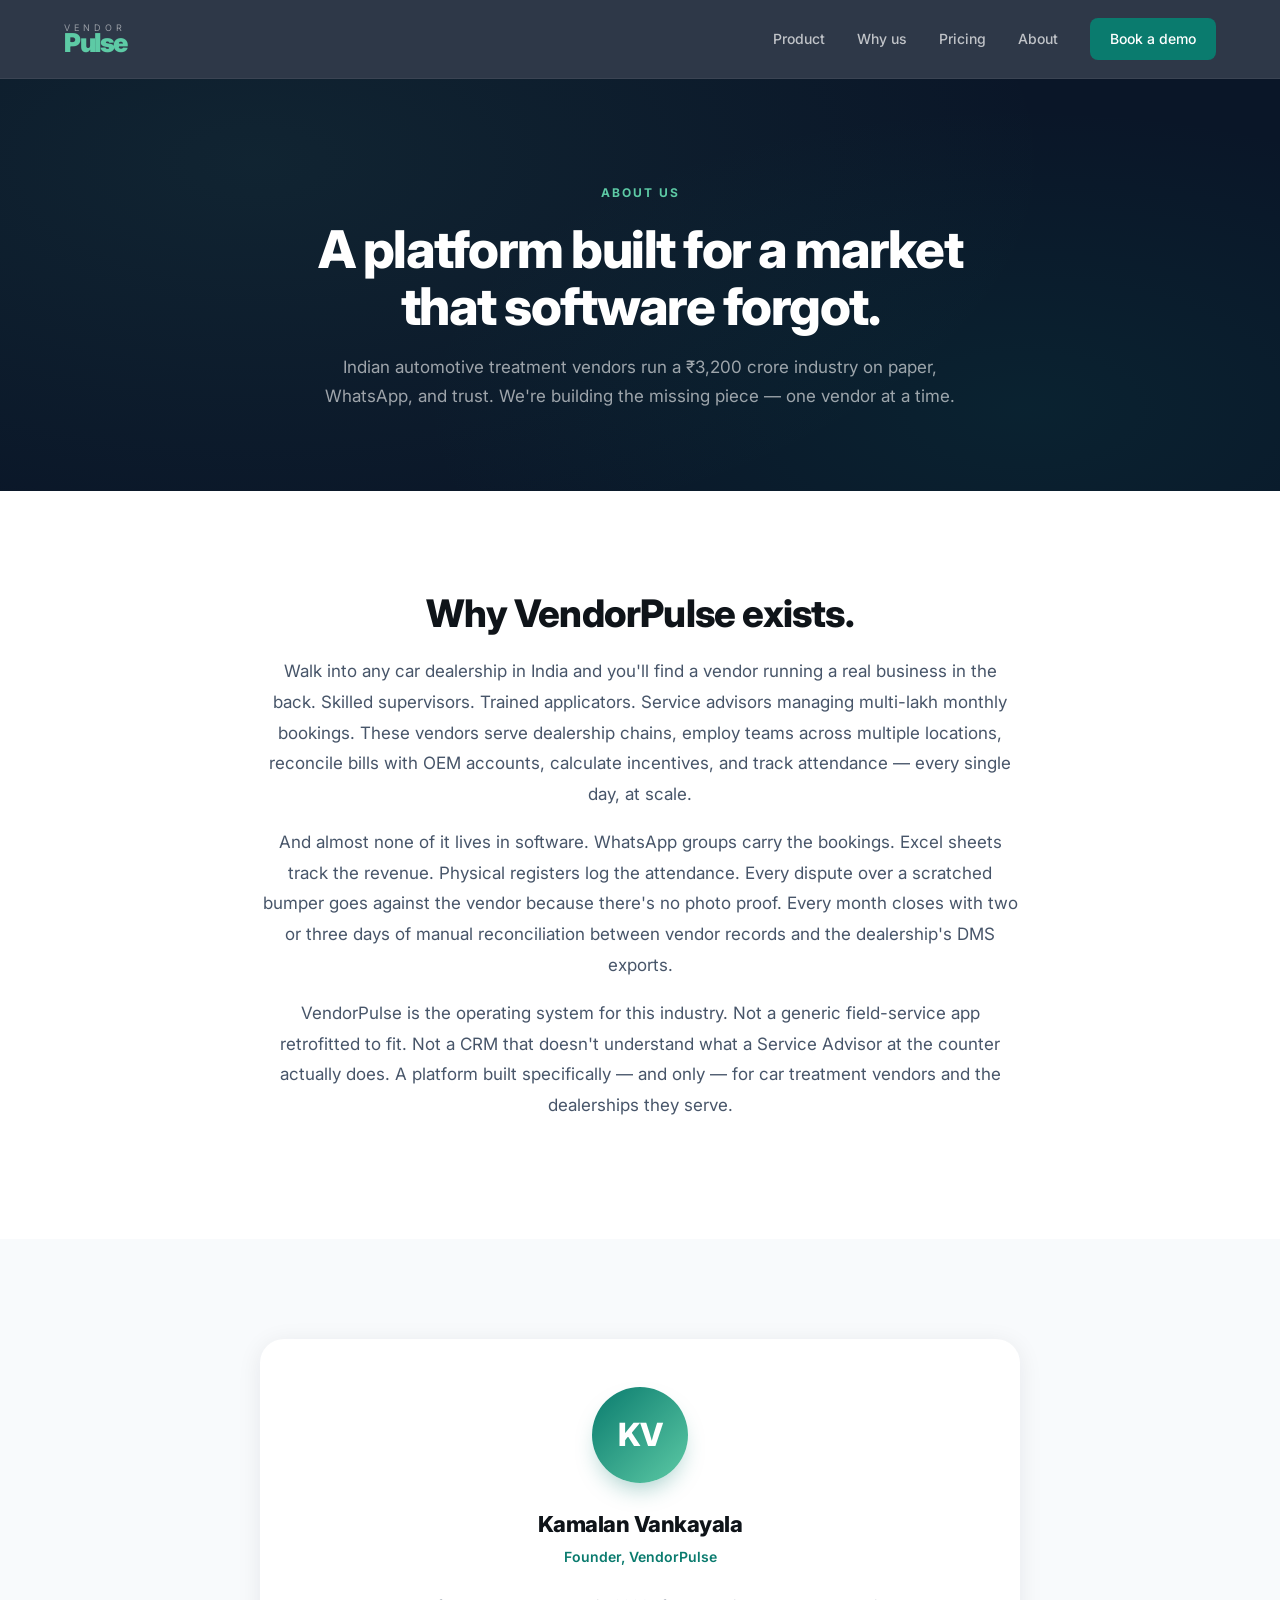
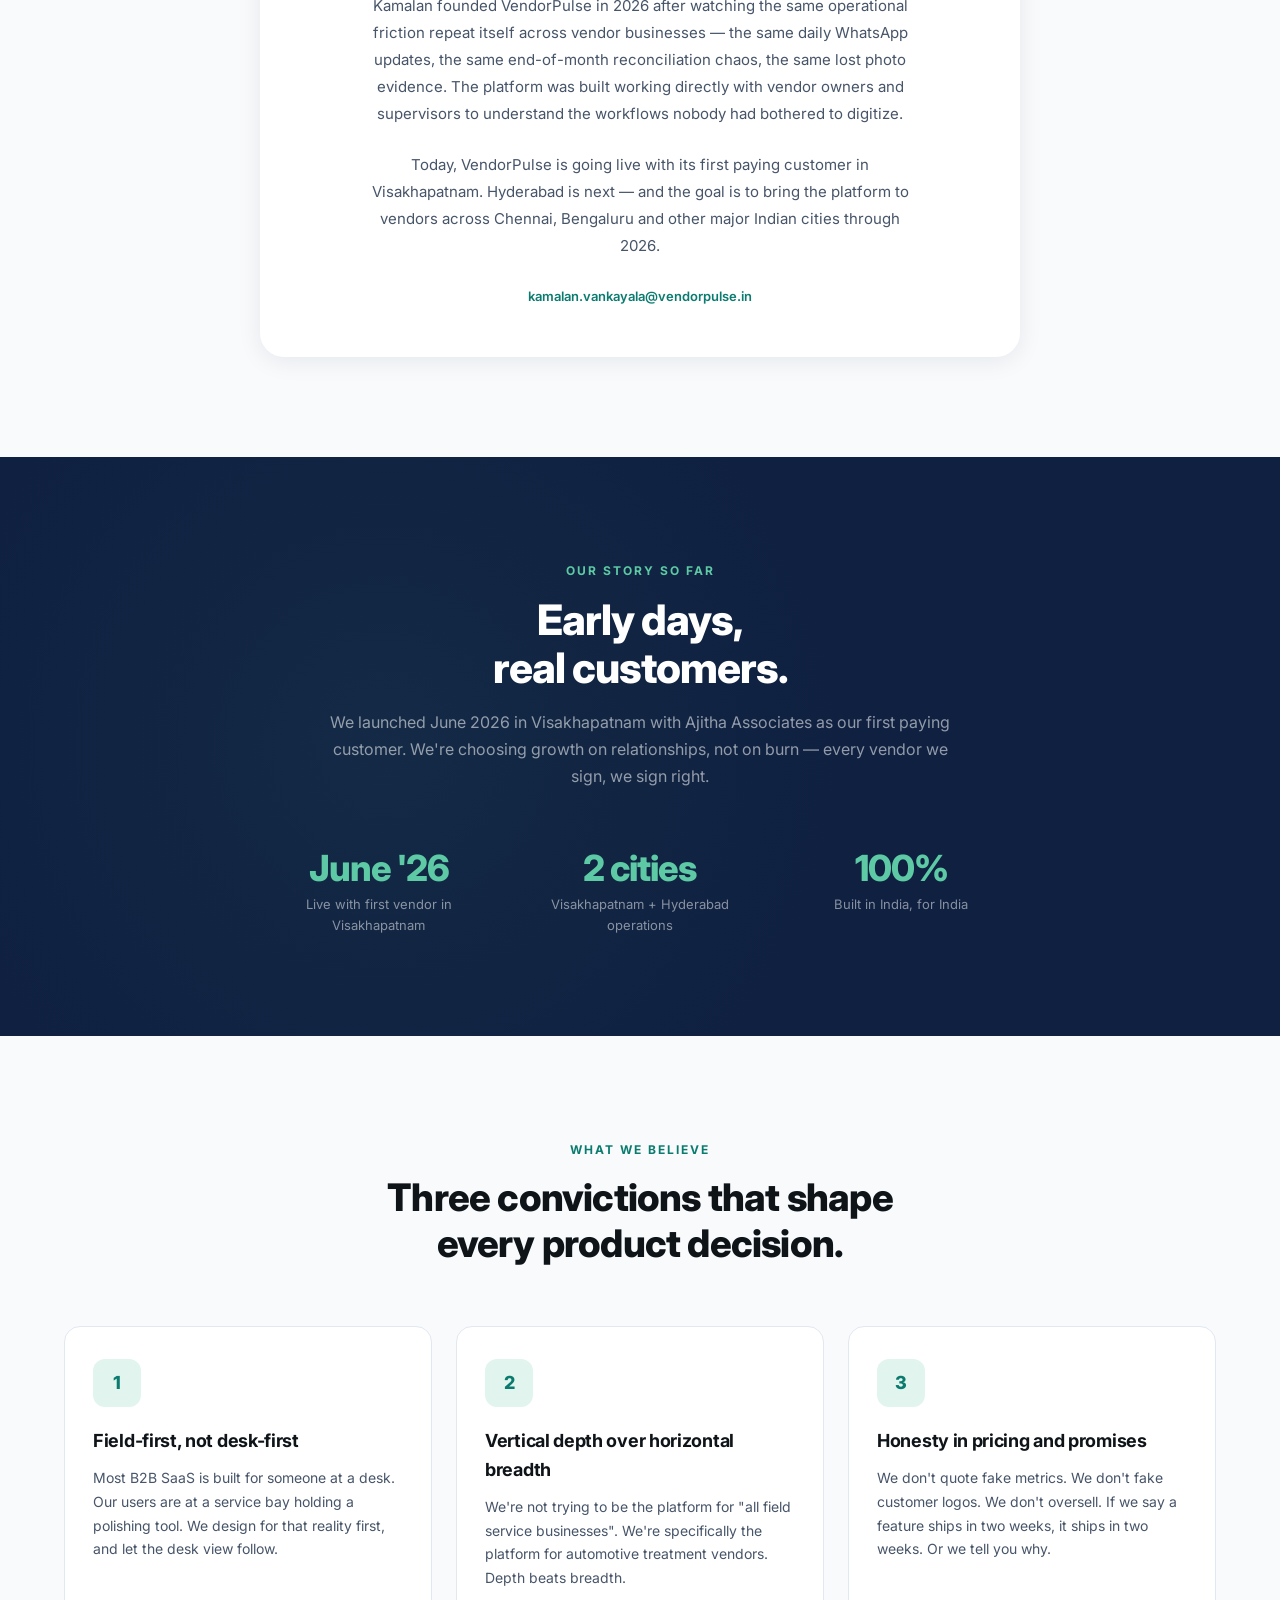
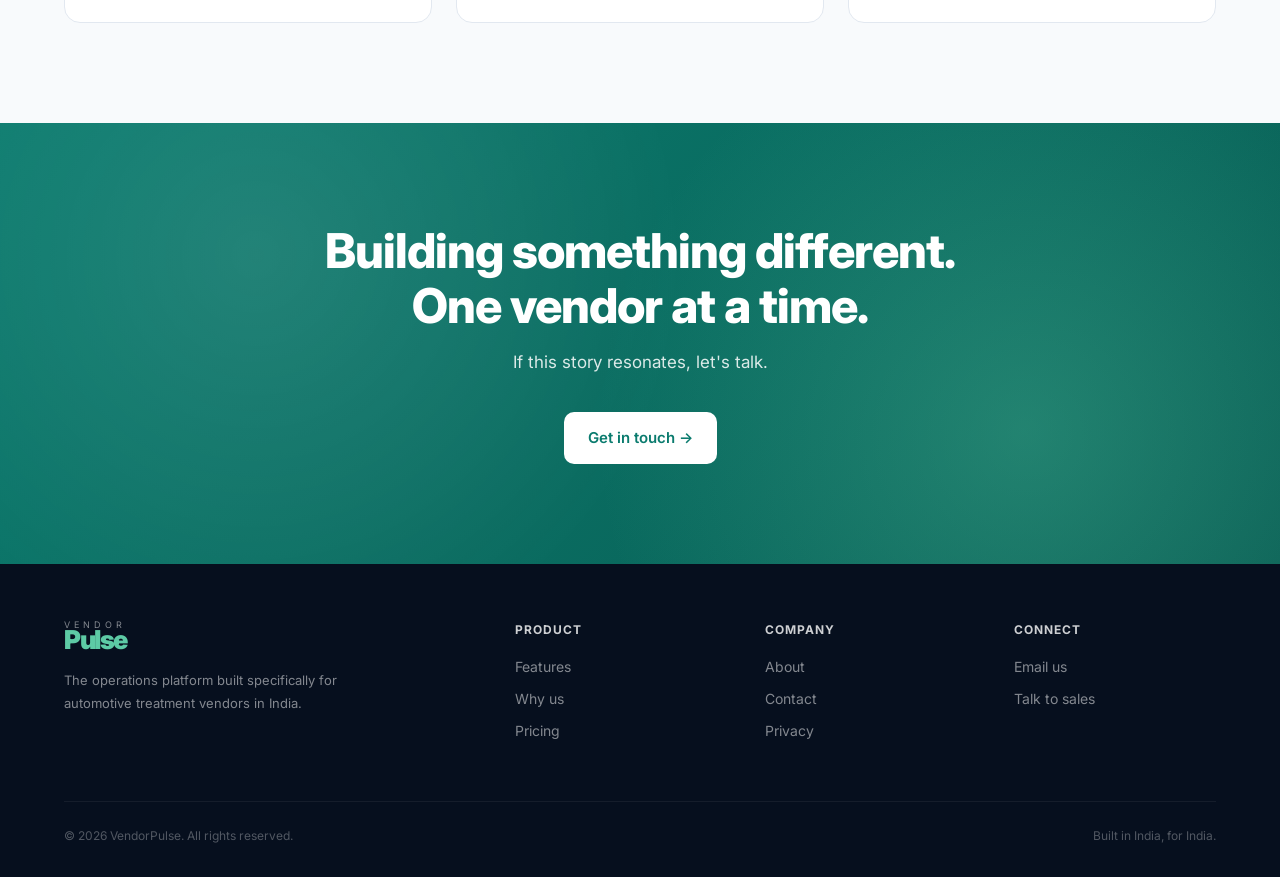
==== commit 43862383: "Add Privacy Policy page (DPDPA-compliant) + footer links" ====
--- a/about.html
+++ b/about.html
@@ -152,7 +152,7 @@
         <h4>Company</h4>
         <a href="about.html">About</a>
         <a href="contact.html">Contact</a>
-        <a href="contact.html">Book a demo</a>
+        <a href="privacy.html">Privacy</a>
       </div>
       <div class="footer-col">
         <h4>Connect</h4>
--- a/assets/css/styles.css
+++ b/assets/css/styles.css
@@ -1516,6 +1516,97 @@
   line-height: 1.65;
 }
 
+/* LEGAL CONTENT (Privacy, Terms) */
+.legal-section {
+  padding: 80px 0 100px;
+  background: var(--paper);
+}
+.legal-content {
+  max-width: 760px;
+  margin: 0 auto;
+}
+.legal-content .updated {
+  display: inline-block;
+  font-size: 12px;
+  font-weight: 700;
+  color: var(--text-3);
+  letter-spacing: 1.5px;
+  text-transform: uppercase;
+  margin-bottom: 32px;
+}
+.legal-summary {
+  background: var(--paper-2);
+  border-left: 3px solid var(--teal);
+  border-radius: 0 10px 10px 0;
+  padding: 20px 24px;
+  margin-bottom: 48px;
+  font-size: 15px;
+  color: var(--text);
+  line-height: 1.7;
+}
+.legal-summary strong {
+  display: block;
+  font-size: 12px;
+  font-weight: 700;
+  color: var(--teal);
+  letter-spacing: 1.5px;
+  text-transform: uppercase;
+  margin-bottom: 8px;
+}
+.legal-content h2 {
+  font-size: 22px;
+  font-weight: 800;
+  color: var(--text);
+  letter-spacing: -0.5px;
+  line-height: 1.3;
+  margin-top: 48px;
+  margin-bottom: 16px;
+  padding-top: 8px;
+  border-top: 1px solid var(--border);
+}
+.legal-content h2:first-of-type {
+  border-top: none;
+  padding-top: 0;
+  margin-top: 0;
+}
+.legal-content h3 {
+  font-size: 16px;
+  font-weight: 700;
+  color: var(--text);
+  margin-top: 24px;
+  margin-bottom: 10px;
+}
+.legal-content p {
+  font-size: 15px;
+  color: var(--text-2);
+  line-height: 1.75;
+  margin-bottom: 16px;
+}
+.legal-content ul {
+  margin-bottom: 18px;
+  padding-left: 24px;
+}
+.legal-content ul li {
+  font-size: 15px;
+  color: var(--text-2);
+  line-height: 1.75;
+  margin-bottom: 8px;
+  list-style: disc;
+}
+.legal-content ul li strong {
+  color: var(--text);
+  font-weight: 600;
+}
+.legal-content a {
+  color: var(--teal);
+  font-weight: 600;
+  text-decoration: underline;
+  text-decoration-color: rgba(10, 123, 110, 0.3);
+  text-underline-offset: 3px;
+}
+.legal-content a:hover {
+  text-decoration-color: var(--teal);
+}
 /* ── Responsive overrides for new components ─────────────── */
 @media (max-width: 880px) {
   .page-hero { padding: 60px 0; }
@@ -1533,5 +1624,7 @@
   .mission-section,
   .founder-section,
   .faq-section,
-  .form-section { padding: 60px 0; }
-}
+  .form-section,
+  .legal-section { padding: 60px 0; }
+  .legal-content h2 { font-size: 20px; margin-top: 36px; }
+}
